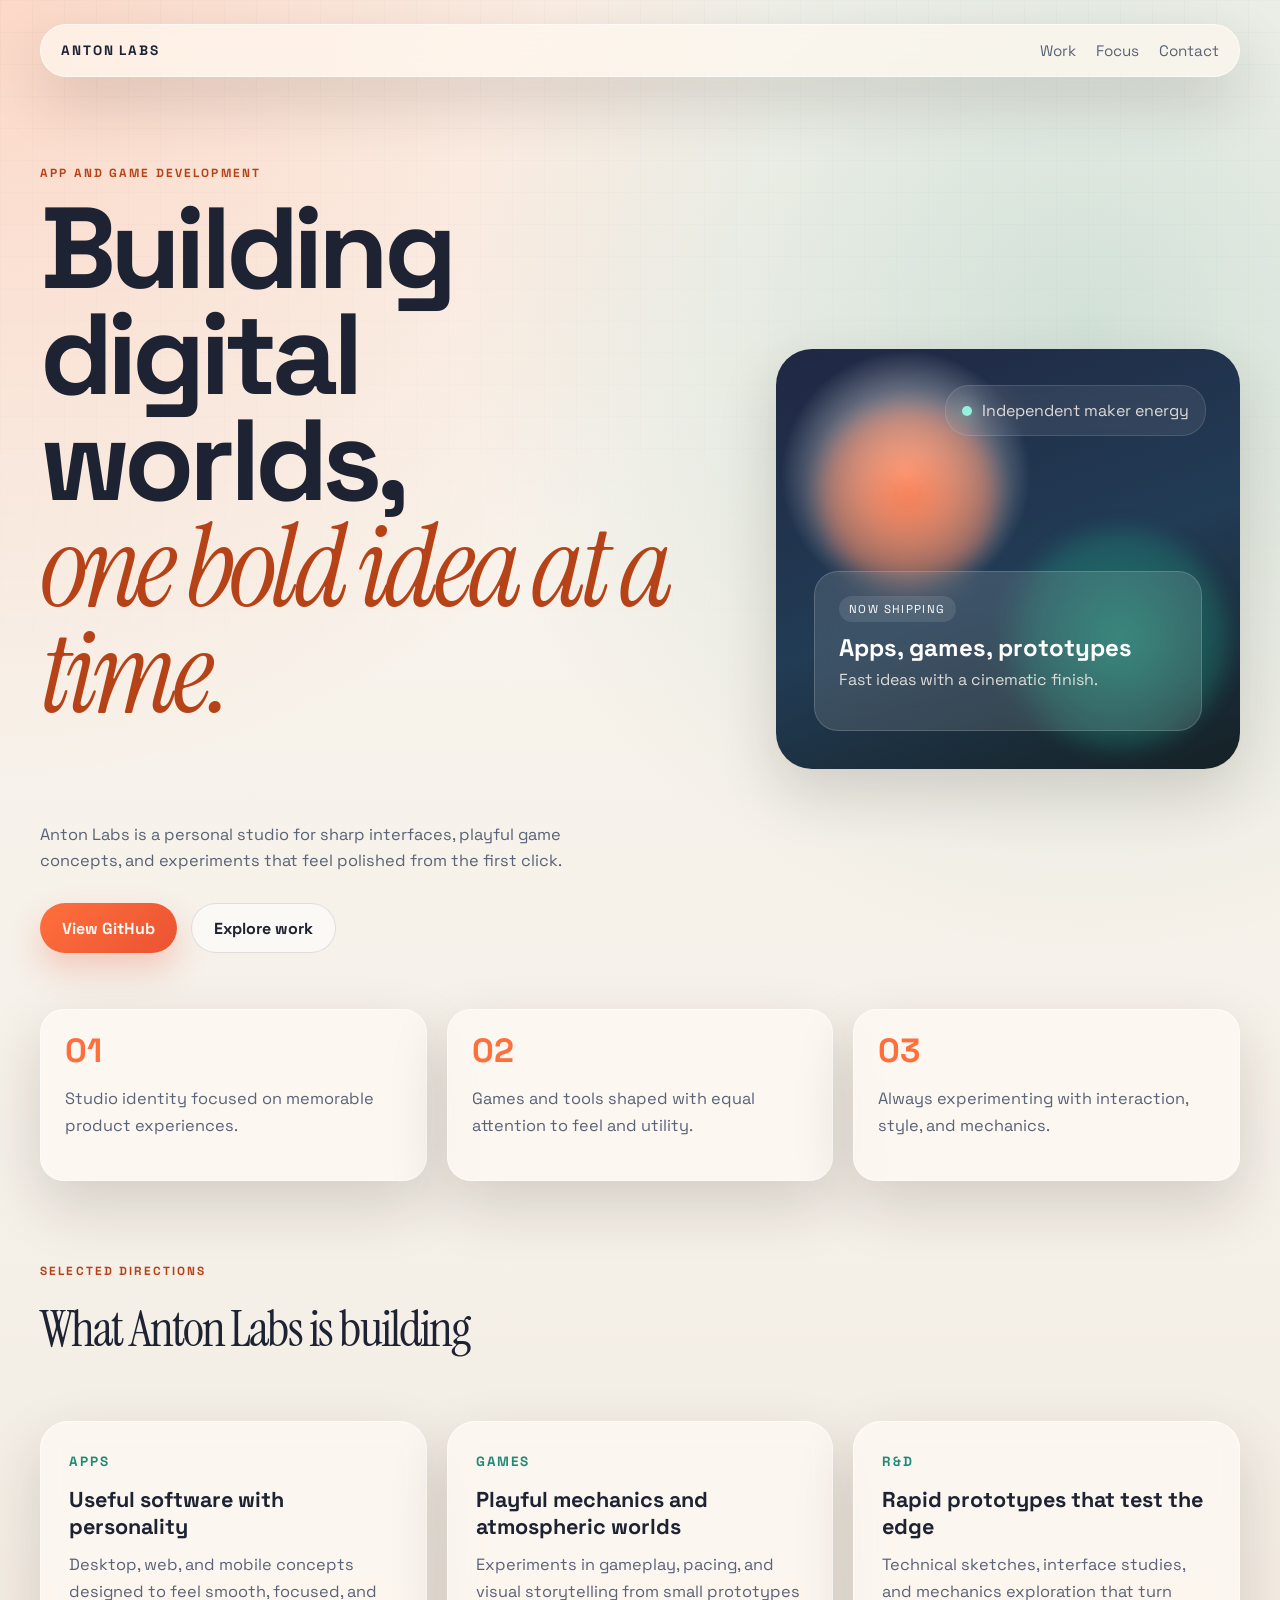
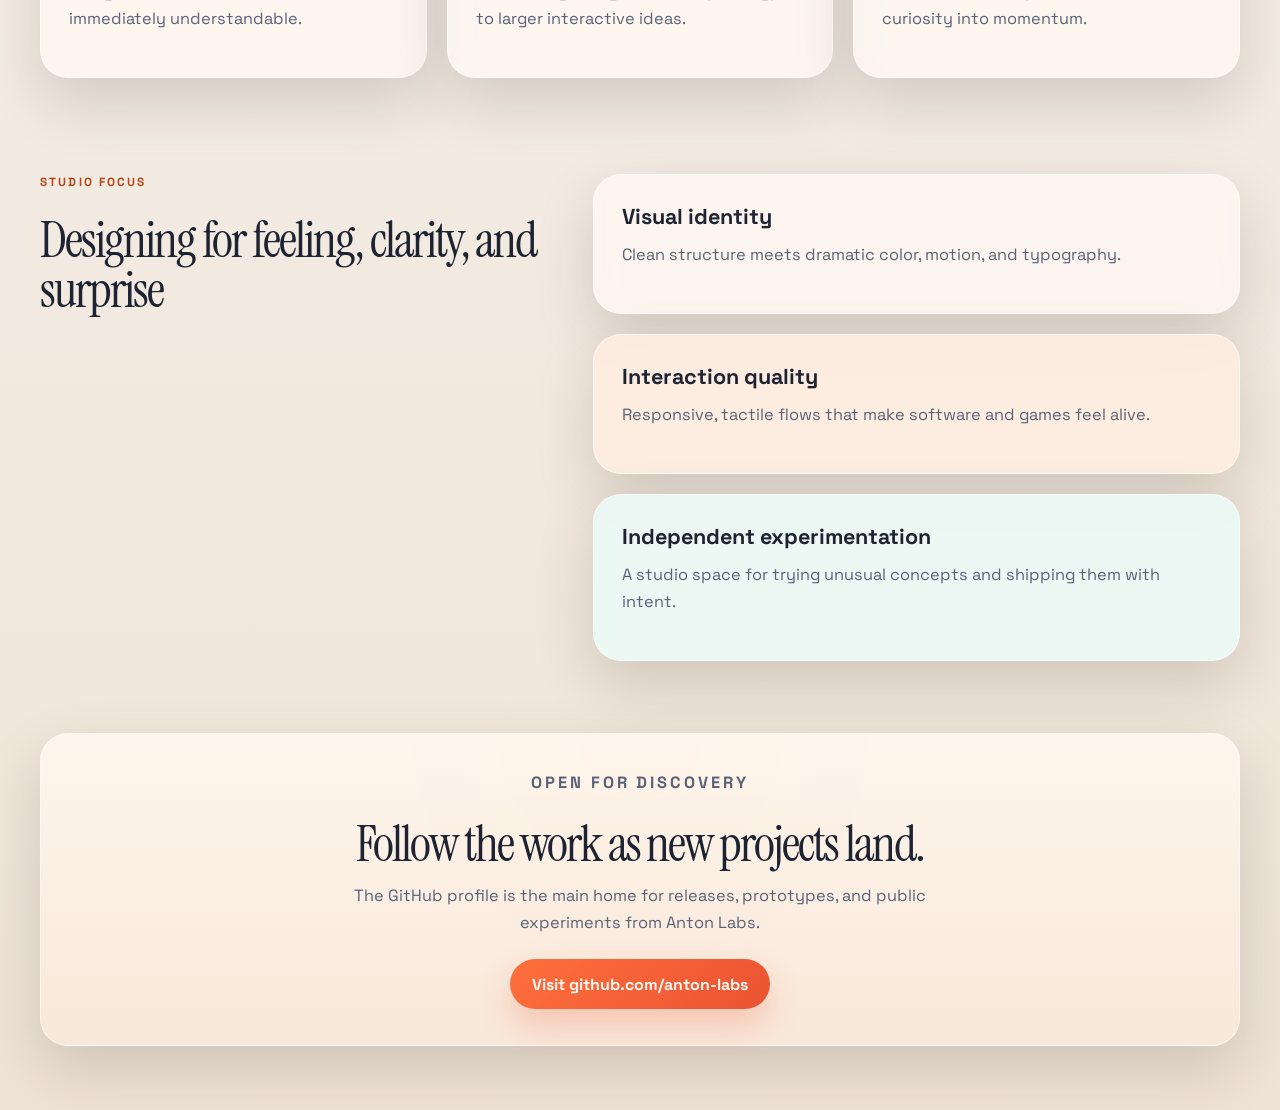
==== index.html @ b1ae0dec "Create Anton Labs landing page" ====
<!DOCTYPE html>
<html lang="en">
  <head>
    <meta charset="UTF-8" />
    <meta name="viewport" content="width=device-width, initial-scale=1.0" />
    <meta
      name="description"
      content="Anton Labs builds playful apps, experimental tools, and games with a sharp visual identity."
    />
    <title>Anton Labs</title>
    <link rel="preconnect" href="https://fonts.googleapis.com" />
    <link rel="preconnect" href="https://fonts.gstatic.com" crossorigin />
    <link
      href="https://fonts.googleapis.com/css2?family=Instrument+Serif:ital@0;1&family=Space+Grotesk:wght@400;500;700&display=swap"
      rel="stylesheet"
    />
    <link rel="stylesheet" href="styles.css" />
  </head>
  <body>
    <div class="page-shell">
      <header class="site-header">
        <a class="brand" href="#top">ANTON LABS</a>
        <nav class="site-nav">
          <a href="#work">Work</a>
          <a href="#focus">Focus</a>
          <a href="#contact">Contact</a>
        </nav>
      </header>

      <main id="top">
        <section class="hero">
          <div class="hero-copy">
            <p class="eyebrow">App and game development</p>
            <h1>
              Building digital worlds,
              <span>one bold idea at a time.</span>
            </h1>
            <p class="hero-text">
              Anton Labs is a personal studio for sharp interfaces, playful game
              concepts, and experiments that feel polished from the first click.
            </p>
            <div class="hero-actions">
              <a class="button button-primary" href="https://github.com/anton-labs" target="_blank" rel="noreferrer">
                View GitHub
              </a>
              <a class="button button-secondary" href="#work">Explore work</a>
            </div>
          </div>

          <div class="hero-stage" aria-hidden="true">
            <div class="orb orb-one"></div>
            <div class="orb orb-two"></div>
            <div class="stage-card card-main">
              <span class="card-label">Now shipping</span>
              <strong>Apps, games, prototypes</strong>
              <p>Fast ideas with a cinematic finish.</p>
            </div>
            <div class="stage-card card-accent">
              <span class="tiny-dot"></span>
              Independent maker energy
            </div>
          </div>
        </section>

        <section class="metrics">
          <div>
            <span class="metric-value">01</span>
            <p>Studio identity focused on memorable product experiences.</p>
          </div>
          <div>
            <span class="metric-value">02</span>
            <p>Games and tools shaped with equal attention to feel and utility.</p>
          </div>
          <div>
            <span class="metric-value">03</span>
            <p>Always experimenting with interaction, style, and mechanics.</p>
          </div>
        </section>

        <section class="section" id="work">
          <div class="section-heading">
            <p class="eyebrow">Selected directions</p>
            <h2>What Anton Labs is building</h2>
          </div>
          <div class="card-grid">
            <article class="info-card">
              <span class="card-tag">Apps</span>
              <h3>Useful software with personality</h3>
              <p>
                Desktop, web, and mobile concepts designed to feel smooth,
                focused, and immediately understandable.
              </p>
            </article>
            <article class="info-card">
              <span class="card-tag">Games</span>
              <h3>Playful mechanics and atmospheric worlds</h3>
              <p>
                Experiments in gameplay, pacing, and visual storytelling from
                small prototypes to larger interactive ideas.
              </p>
            </article>
            <article class="info-card">
              <span class="card-tag">R&amp;D</span>
              <h3>Rapid prototypes that test the edge</h3>
              <p>
                Technical sketches, interface studies, and mechanics exploration
                that turn curiosity into momentum.
              </p>
            </article>
          </div>
        </section>

        <section class="section split-section" id="focus">
          <div class="section-heading">
            <p class="eyebrow">Studio focus</p>
            <h2>Designing for feeling, clarity, and surprise</h2>
          </div>
          <div class="focus-list">
            <div class="focus-item">
              <h3>Visual identity</h3>
              <p>
                Clean structure meets dramatic color, motion, and typography.
              </p>
            </div>
            <div class="focus-item">
              <h3>Interaction quality</h3>
              <p>
                Responsive, tactile flows that make software and games feel
                alive.
              </p>
            </div>
            <div class="focus-item">
              <h3>Independent experimentation</h3>
              <p>
                A studio space for trying unusual concepts and shipping them
                with intent.
              </p>
            </div>
          </div>
        </section>

        <section class="cta" id="contact">
          <p class="eyebrow">Open for discovery</p>
          <h2>Follow the work as new projects land.</h2>
          <p>
            The GitHub profile is the main home for releases, prototypes, and
            public experiments from Anton Labs.
          </p>
          <a class="button button-primary" href="https://github.com/anton-labs" target="_blank" rel="noreferrer">
            Visit github.com/anton-labs
          </a>
        </section>
      </main>
    </div>

    <script src="script.js"></script>
  </body>
</html>
---- styles.css ----
:root {
  --bg: #f4efe7;
  --bg-strong: #e7d8c6;
  --panel: rgba(255, 250, 244, 0.72);
  --panel-strong: rgba(33, 40, 64, 0.92);
  --text: #1e2333;
  --muted: #5a6278;
  --line: rgba(30, 35, 51, 0.12);
  --accent: #ff6f3c;
  --accent-deep: #b64318;
  --accent-cool: #1f8a78;
  --shadow: 0 24px 60px rgba(44, 34, 24, 0.16);
}

* {
  box-sizing: border-box;
}

html {
  scroll-behavior: smooth;
}

body {
  margin: 0;
  min-height: 100vh;
  font-family: "Space Grotesk", sans-serif;
  color: var(--text);
  background:
    radial-gradient(circle at top left, rgba(255, 111, 60, 0.22), transparent 26%),
    radial-gradient(circle at 85% 12%, rgba(31, 138, 120, 0.18), transparent 24%),
    linear-gradient(180deg, #fbf6ef 0%, var(--bg) 48%, #efe3d6 100%);
}

body::before {
  content: "";
  position: fixed;
  inset: 0;
  pointer-events: none;
  background-image: linear-gradient(rgba(30, 35, 51, 0.03) 1px, transparent 1px),
    linear-gradient(90deg, rgba(30, 35, 51, 0.03) 1px, transparent 1px);
  background-size: 32px 32px;
  mask-image: linear-gradient(180deg, rgba(0, 0, 0, 0.5), transparent 80%);
}

.page-shell {
  width: min(1200px, calc(100% - 32px));
  margin: 0 auto;
  padding: 24px 0 48px;
}

.site-header {
  position: sticky;
  top: 16px;
  z-index: 10;
  display: flex;
  align-items: center;
  justify-content: space-between;
  gap: 24px;
  padding: 16px 20px;
  border: 1px solid rgba(255, 255, 255, 0.55);
  border-radius: 999px;
  background: rgba(255, 248, 240, 0.7);
  backdrop-filter: blur(14px);
  box-shadow: var(--shadow);
}

.brand,
.site-nav a,
.button {
  text-decoration: none;
}

.brand {
  color: var(--text);
  font-weight: 700;
  letter-spacing: 0.14em;
  font-size: 0.85rem;
}

.site-nav {
  display: flex;
  gap: 20px;
}

.site-nav a {
  color: var(--muted);
  font-size: 0.95rem;
}

.hero {
  display: grid;
  grid-template-columns: 1.2fr 0.8fr;
  gap: 40px;
  padding: 88px 0 56px;
  align-items: center;
}

.eyebrow {
  margin: 0 0 16px;
  color: var(--accent-deep);
  text-transform: uppercase;
  letter-spacing: 0.18em;
  font-size: 0.74rem;
  font-weight: 700;
}

h1,
h2,
h3,
p {
  margin-top: 0;
}

h1 {
  max-width: 10ch;
  font-size: clamp(3.6rem, 9vw, 7.2rem);
  line-height: 0.92;
  letter-spacing: -0.05em;
}

h1 span,
h2 {
  font-family: "Instrument Serif", serif;
  font-weight: 400;
}

h1 span {
  display: block;
  color: var(--accent-deep);
  font-style: italic;
}

.hero-text,
.info-card p,
.focus-item p,
.cta p,
.metrics p {
  color: var(--muted);
  line-height: 1.65;
  font-size: 1.02rem;
}

.hero-text {
  max-width: 34rem;
  margin-bottom: 28px;
}

.hero-actions {
  display: flex;
  flex-wrap: wrap;
  gap: 14px;
}

.button {
  display: inline-flex;
  align-items: center;
  justify-content: center;
  min-height: 50px;
  padding: 0 22px;
  border-radius: 999px;
  font-weight: 700;
  transition: transform 180ms ease, box-shadow 180ms ease, background-color 180ms ease;
}

.button:hover,
.button:focus-visible {
  transform: translateY(-2px);
}

.button-primary {
  color: #fff8f2;
  background: linear-gradient(135deg, var(--accent) 0%, #ea5332 100%);
  box-shadow: 0 16px 32px rgba(234, 83, 50, 0.25);
}

.button-secondary {
  color: var(--text);
  border: 1px solid var(--line);
  background: rgba(255, 255, 255, 0.55);
}

.hero-stage {
  position: relative;
  min-height: 420px;
  border-radius: 36px;
  overflow: hidden;
  background:
    radial-gradient(circle at 28% 30%, rgba(255, 255, 255, 0.95), transparent 28%),
    linear-gradient(160deg, #202743 0%, #223c55 54%, #152125 100%);
  box-shadow: var(--shadow);
}

.orb {
  position: absolute;
  border-radius: 50%;
  filter: blur(10px);
  opacity: 0.9;
}

.orb-one {
  width: 180px;
  height: 180px;
  top: 56px;
  left: 42px;
  background: radial-gradient(circle, rgba(255, 111, 60, 0.95), rgba(255, 111, 60, 0.12));
  animation: drift 6s ease-in-out infinite;
}

.orb-two {
  width: 220px;
  height: 220px;
  right: 10px;
  bottom: 20px;
  background: radial-gradient(circle, rgba(31, 138, 120, 0.92), rgba(31, 138, 120, 0.08));
  animation: drift 8s ease-in-out infinite reverse;
}

.stage-card {
  position: absolute;
  border-radius: 24px;
  backdrop-filter: blur(12px);
}

.card-main {
  left: 38px;
  right: 38px;
  bottom: 38px;
  padding: 24px;
  background: rgba(255, 248, 240, 0.12);
  border: 1px solid rgba(255, 255, 255, 0.16);
  color: white;
}

.card-main strong {
  display: block;
  margin-bottom: 6px;
  font-size: 1.5rem;
}

.card-main p,
.card-accent {
  color: rgba(255, 245, 239, 0.84);
}

.card-label {
  display: inline-block;
  margin-bottom: 10px;
  padding: 6px 10px;
  border-radius: 999px;
  background: rgba(255, 255, 255, 0.1);
  font-size: 0.72rem;
  letter-spacing: 0.12em;
  text-transform: uppercase;
}

.card-accent {
  top: 36px;
  right: 34px;
  display: flex;
  align-items: center;
  gap: 10px;
  padding: 14px 16px;
  background: rgba(255, 255, 255, 0.08);
  border: 1px solid rgba(255, 255, 255, 0.12);
}

.tiny-dot {
  width: 10px;
  height: 10px;
  border-radius: 50%;
  background: #95f0de;
  box-shadow: 0 0 18px rgba(149, 240, 222, 0.8);
}

.metrics,
.card-grid,
.focus-list {
  display: grid;
  gap: 20px;
}

.metrics {
  grid-template-columns: repeat(3, minmax(0, 1fr));
  padding: 0 0 34px;
}

.metrics > div,
.info-card,
.focus-item,
.cta {
  border: 1px solid rgba(255, 255, 255, 0.58);
  background: var(--panel);
  box-shadow: var(--shadow);
  backdrop-filter: blur(12px);
}

.metrics > div {
  border-radius: 24px;
  padding: 24px;
}

.metric-value {
  display: inline-block;
  margin-bottom: 18px;
  color: var(--accent);
  font-size: 2.1rem;
  font-weight: 700;
  line-height: 1;
}

.section {
  padding: 48px 0;
}

.section-heading {
  display: grid;
  gap: 10px;
  margin-bottom: 24px;
}

h2 {
  font-size: clamp(2.2rem, 4vw, 4rem);
  line-height: 0.98;
  letter-spacing: -0.04em;
}

.card-grid {
  grid-template-columns: repeat(3, minmax(0, 1fr));
}

.info-card,
.focus-item,
.cta {
  border-radius: 28px;
  padding: 28px;
}

.card-tag {
  display: inline-block;
  margin-bottom: 16px;
  color: var(--accent-cool);
  font-size: 0.84rem;
  font-weight: 700;
  text-transform: uppercase;
  letter-spacing: 0.14em;
}

.info-card h3,
.focus-item h3 {
  margin-bottom: 12px;
  font-size: 1.35rem;
}

.split-section {
  display: grid;
  grid-template-columns: 0.9fr 1.1fr;
  gap: 24px;
  align-items: start;
}

.focus-list {
  grid-template-columns: 1fr;
}

.focus-item:nth-child(2) {
  background: rgba(255, 237, 224, 0.84);
}

.focus-item:nth-child(3) {
  background: rgba(235, 250, 246, 0.9);
}

.cta {
  margin: 24px 0 16px;
  padding: 36px 32px;
  text-align: center;
  background:
    linear-gradient(180deg, rgba(255, 247, 238, 0.92), rgba(249, 232, 217, 0.92)),
    radial-gradient(circle at top, rgba(255, 111, 60, 0.16), transparent 40%);
}

.cta h2 {
  margin-bottom: 14px;
}

.cta p {
  max-width: 42rem;
  margin: 0 auto 22px;
}

.reveal {
  opacity: 0;
  transform: translateY(28px);
  transition: opacity 700ms ease, transform 700ms ease;
}

.reveal.is-visible {
  opacity: 1;
  transform: translateY(0);
}

@keyframes drift {
  0%,
  100% {
    transform: translate3d(0, 0, 0) scale(1);
  }
  50% {
    transform: translate3d(0, -14px, 0) scale(1.04);
  }
}

@media (max-width: 920px) {
  .hero,
  .split-section,
  .card-grid,
  .metrics {
    grid-template-columns: 1fr;
  }

  .hero {
    padding-top: 52px;
  }

  h1 {
    max-width: 12ch;
  }
}

@media (max-width: 640px) {
  .page-shell {
    width: min(100% - 20px, 1200px);
    padding-top: 12px;
  }

  .site-header {
    position: static;
    flex-direction: column;
    align-items: flex-start;
    border-radius: 28px;
  }

  .site-nav {
    flex-wrap: wrap;
    gap: 14px;
  }

  .hero-stage {
    min-height: 340px;
  }

  .card-main,
  .card-accent {
    left: 20px;
    right: 20px;
  }

  .card-accent {
    top: 20px;
  }

  .card-main {
    bottom: 20px;
  }

  .info-card,
  .focus-item,
  .cta,
  .metrics > div {
    padding: 22px;
  }
}
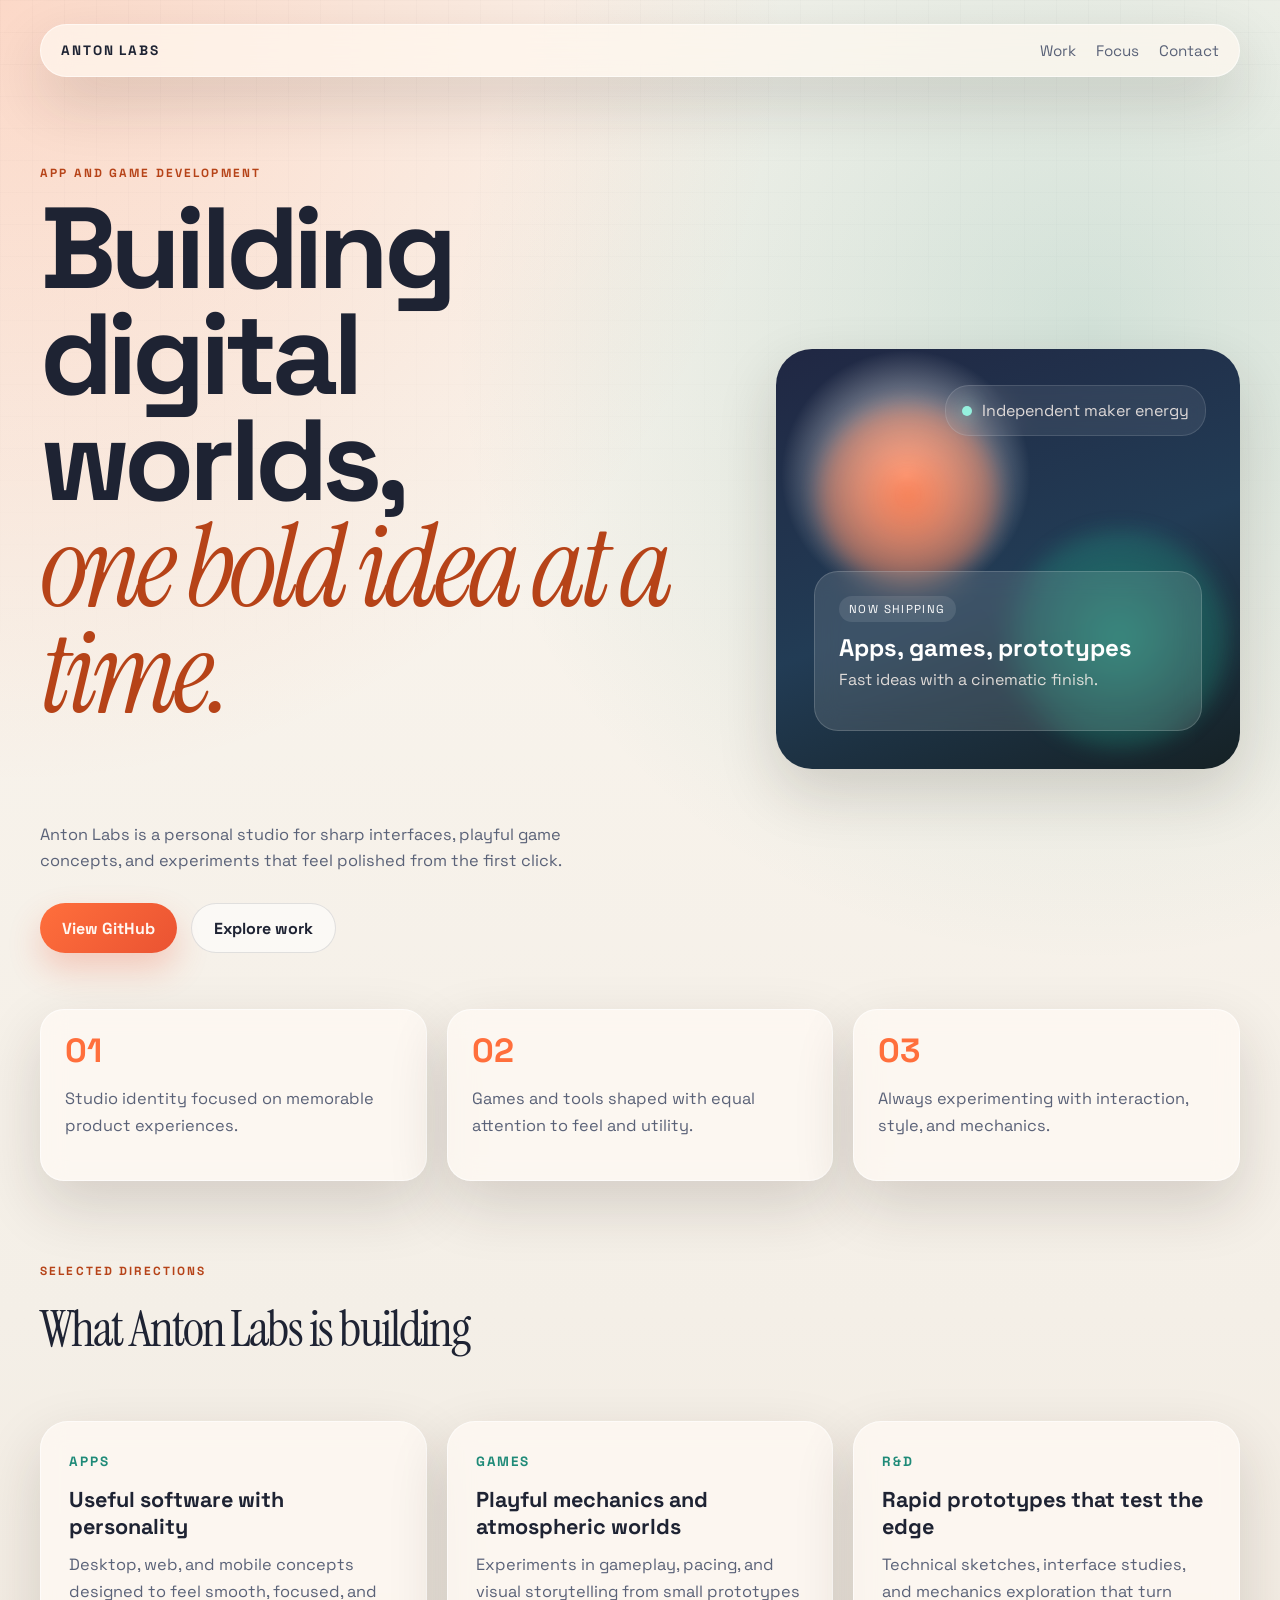
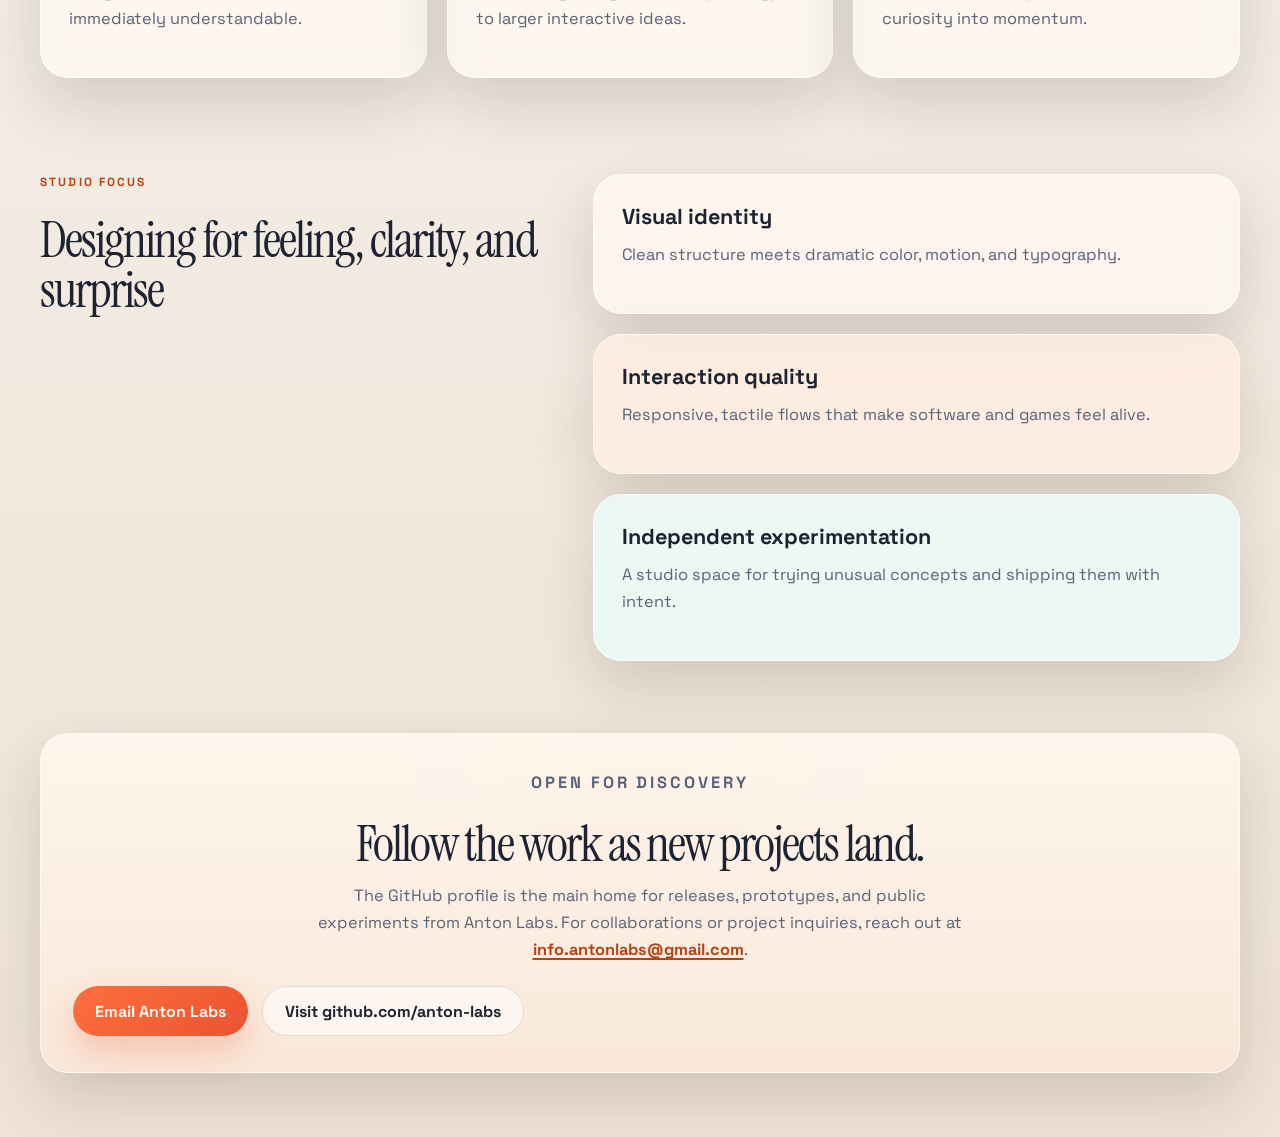
==== commit febe1854: "Add Anton Labs contact email" ====
--- a/index.html
+++ b/index.html
@@ -144,11 +144,18 @@
           <h2>Follow the work as new projects land.</h2>
           <p>
             The GitHub profile is the main home for releases, prototypes, and
-            public experiments from Anton Labs.
+            public experiments from Anton Labs. For collaborations or project
+            inquiries, reach out at
+            <a class="contact-link" href="mailto:info.antonlabs@gmail.com">info.antonlabs@gmail.com</a>.
           </p>
-          <a class="button button-primary" href="https://github.com/anton-labs" target="_blank" rel="noreferrer">
-            Visit github.com/anton-labs
-          </a>
+          <div class="hero-actions">
+            <a class="button button-primary" href="mailto:info.antonlabs@gmail.com">
+              Email Anton Labs
+            </a>
+            <a class="button button-secondary" href="https://github.com/anton-labs" target="_blank" rel="noreferrer">
+              Visit github.com/anton-labs
+            </a>
+          </div>
         </section>
       </main>
     </div>
--- a/styles.css
+++ b/styles.css
@@ -388,6 +388,13 @@
   margin: 0 auto 22px;
 }
 
+.contact-link {
+  color: var(--accent-deep);
+  font-weight: 700;
+  text-decoration-thickness: 2px;
+  text-underline-offset: 0.18em;
+}
+
 .reveal {
   opacity: 0;
   transform: translateY(28px);
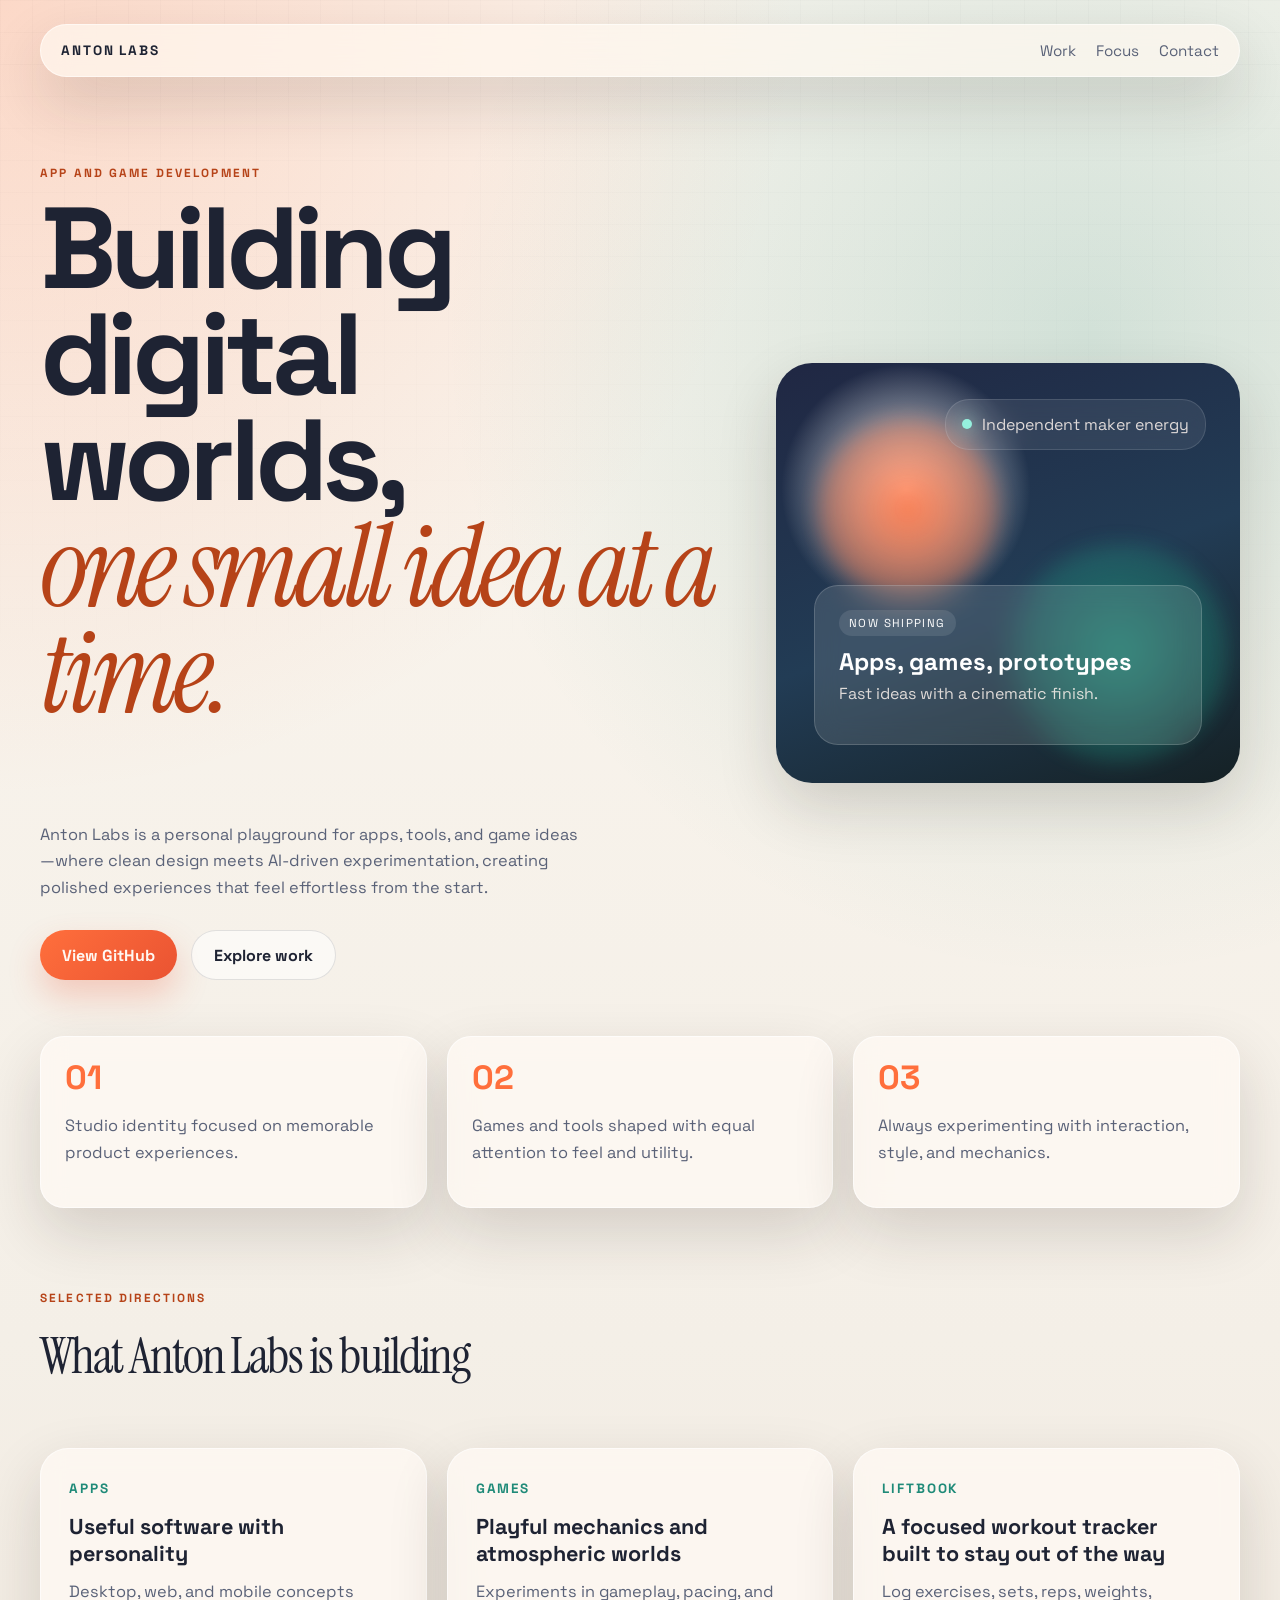
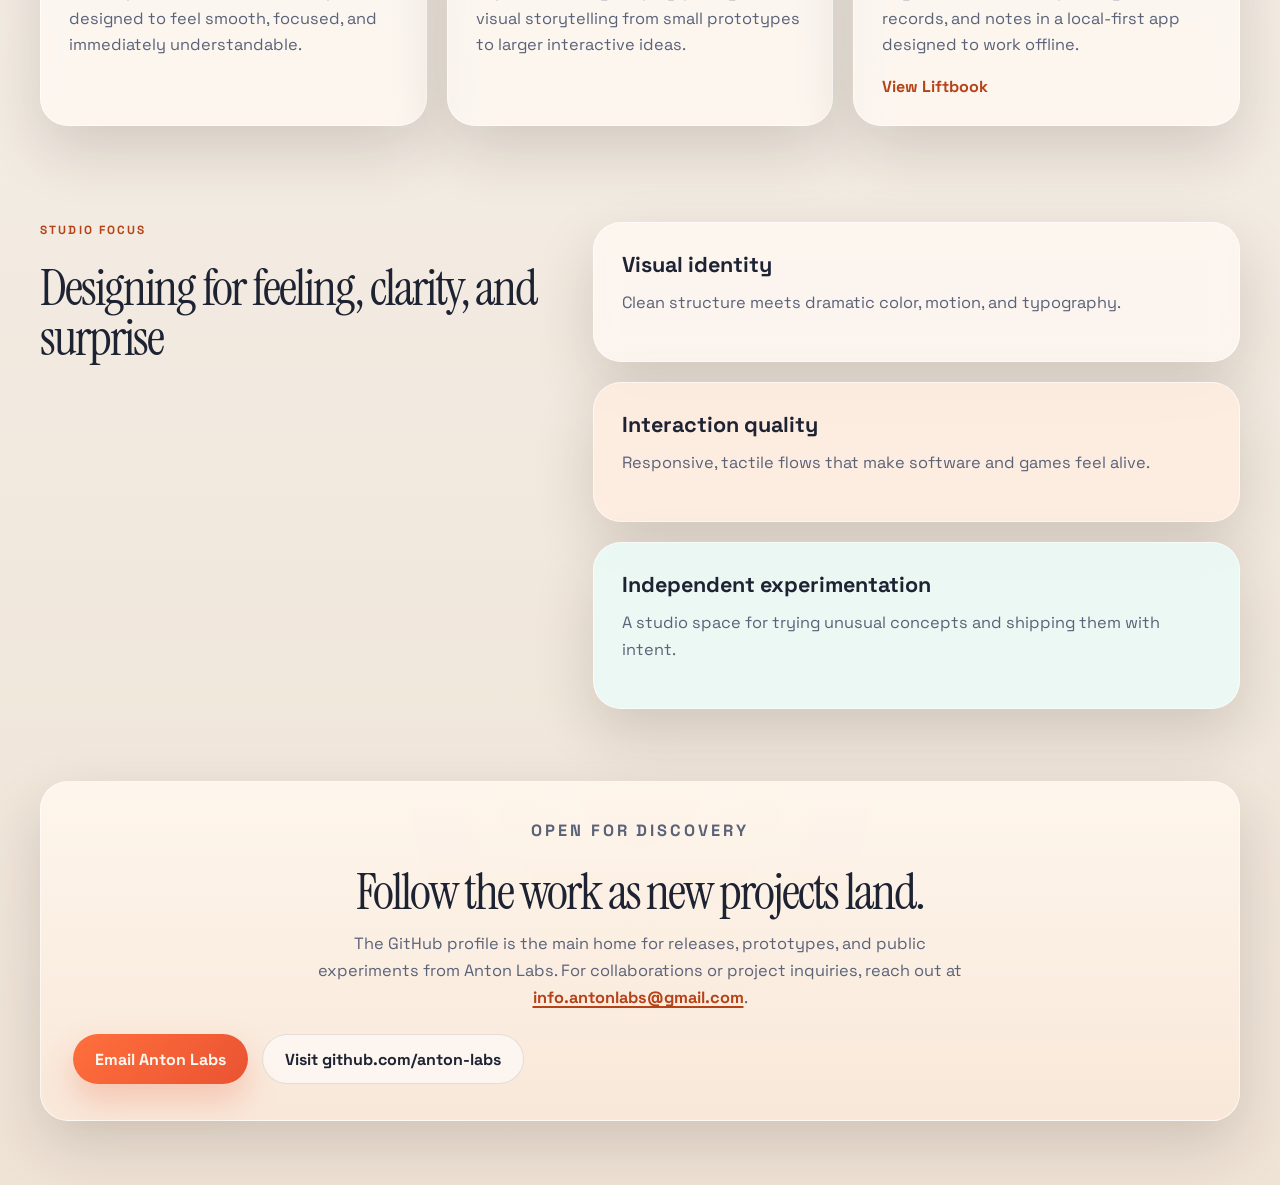
==== commit a111f19c: "Add Liftbook landing and privacy pages" ====
--- a/index.html
+++ b/index.html
@@ -33,11 +33,10 @@
             <p class="eyebrow">App and game development</p>
             <h1>
               Building digital worlds,
-              <span>one bold idea at a time.</span>
+              <span>one small idea at a time.</span>
             </h1>
             <p class="hero-text">
-              Anton Labs is a personal studio for sharp interfaces, playful game
-              concepts, and experiments that feel polished from the first click.
+              Anton Labs is a personal playground for apps, tools, and game ideas—where clean design meets AI-driven experimentation, creating polished experiences that feel effortless from the start.
             </p>
             <div class="hero-actions">
               <a class="button button-primary" href="https://github.com/anton-labs" target="_blank" rel="noreferrer">
@@ -100,12 +99,13 @@
               </p>
             </article>
             <article class="info-card">
-              <span class="card-tag">R&amp;D</span>
-              <h3>Rapid prototypes that test the edge</h3>
+              <span class="card-tag">Liftbook</span>
+              <h3>A focused workout tracker built to stay out of the way</h3>
               <p>
-                Technical sketches, interface studies, and mechanics exploration
-                that turn curiosity into momentum.
+                Log exercises, sets, reps, weights, records, and notes in a
+                local-first app designed to work offline.
               </p>
+              <a class="text-link" href="liftbook/">View Liftbook</a>
             </article>
           </div>
         </section>
--- a/styles.css
+++ b/styles.css
@@ -395,6 +395,65 @@
   text-underline-offset: 0.18em;
 }
 
+.text-link {
+  color: var(--accent-deep);
+  font-weight: 700;
+  text-decoration: none;
+}
+
+.text-link:hover,
+.text-link:focus-visible {
+  text-decoration: underline;
+  text-decoration-thickness: 2px;
+  text-underline-offset: 0.2em;
+}
+
+.hero-single {
+  grid-template-columns: 1fr;
+  padding-bottom: 28px;
+}
+
+.app-page .hero-copy,
+.policy-heading,
+.policy-card {
+  max-width: 960px;
+}
+
+.policy-page {
+  padding: 68px 0 48px;
+}
+
+.policy-heading {
+  margin: 0 auto 24px;
+}
+
+.policy-card {
+  margin: 0 auto;
+  padding: 32px;
+  border: 1px solid rgba(255, 255, 255, 0.58);
+  border-radius: 28px;
+  background: var(--panel);
+  box-shadow: var(--shadow);
+  backdrop-filter: blur(12px);
+}
+
+.policy-card h2 {
+  margin: 28px 0 12px;
+  font-size: clamp(1.6rem, 3vw, 2.3rem);
+}
+
+.policy-card p,
+.policy-list li {
+  color: var(--muted);
+  line-height: 1.7;
+  font-size: 1rem;
+}
+
+.policy-list {
+  margin: 0 0 12px;
+  padding-left: 22px;
+}
+
 .reveal {
   opacity: 0;
   transform: translateY(28px);
